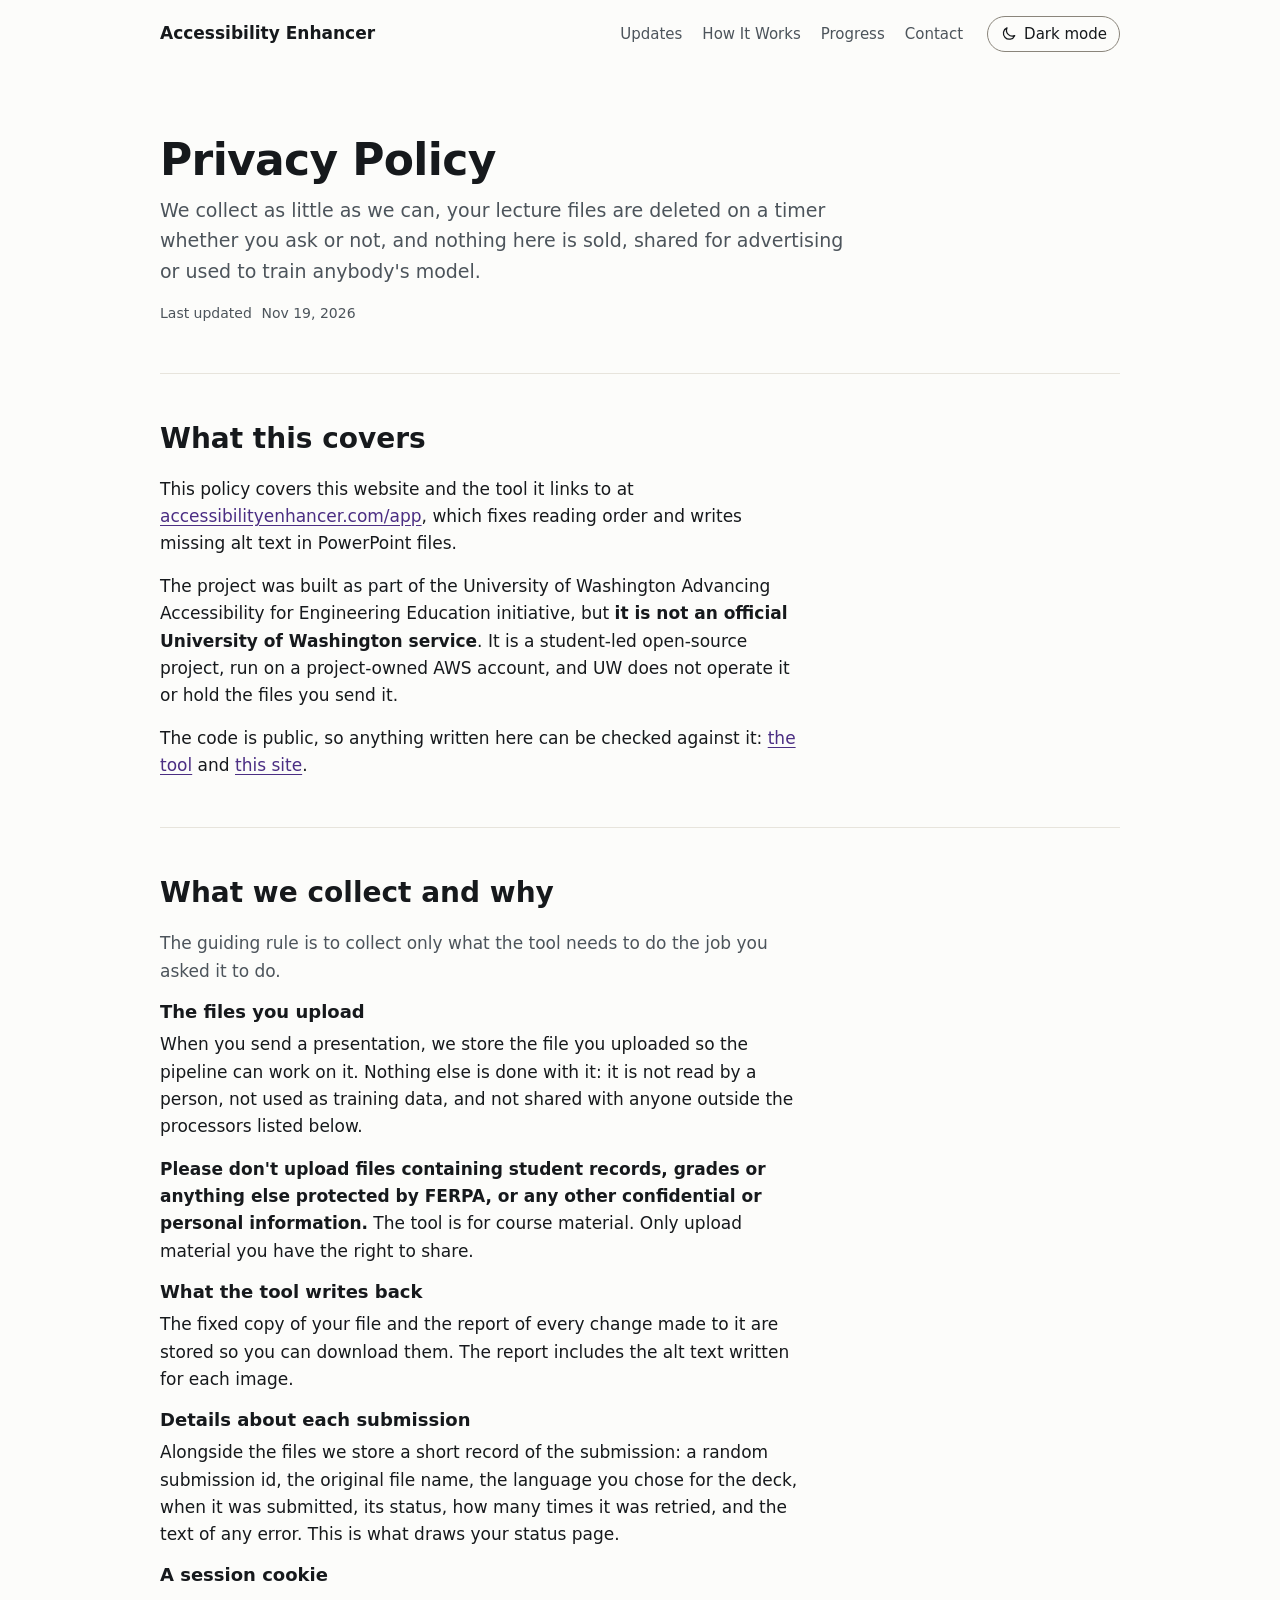
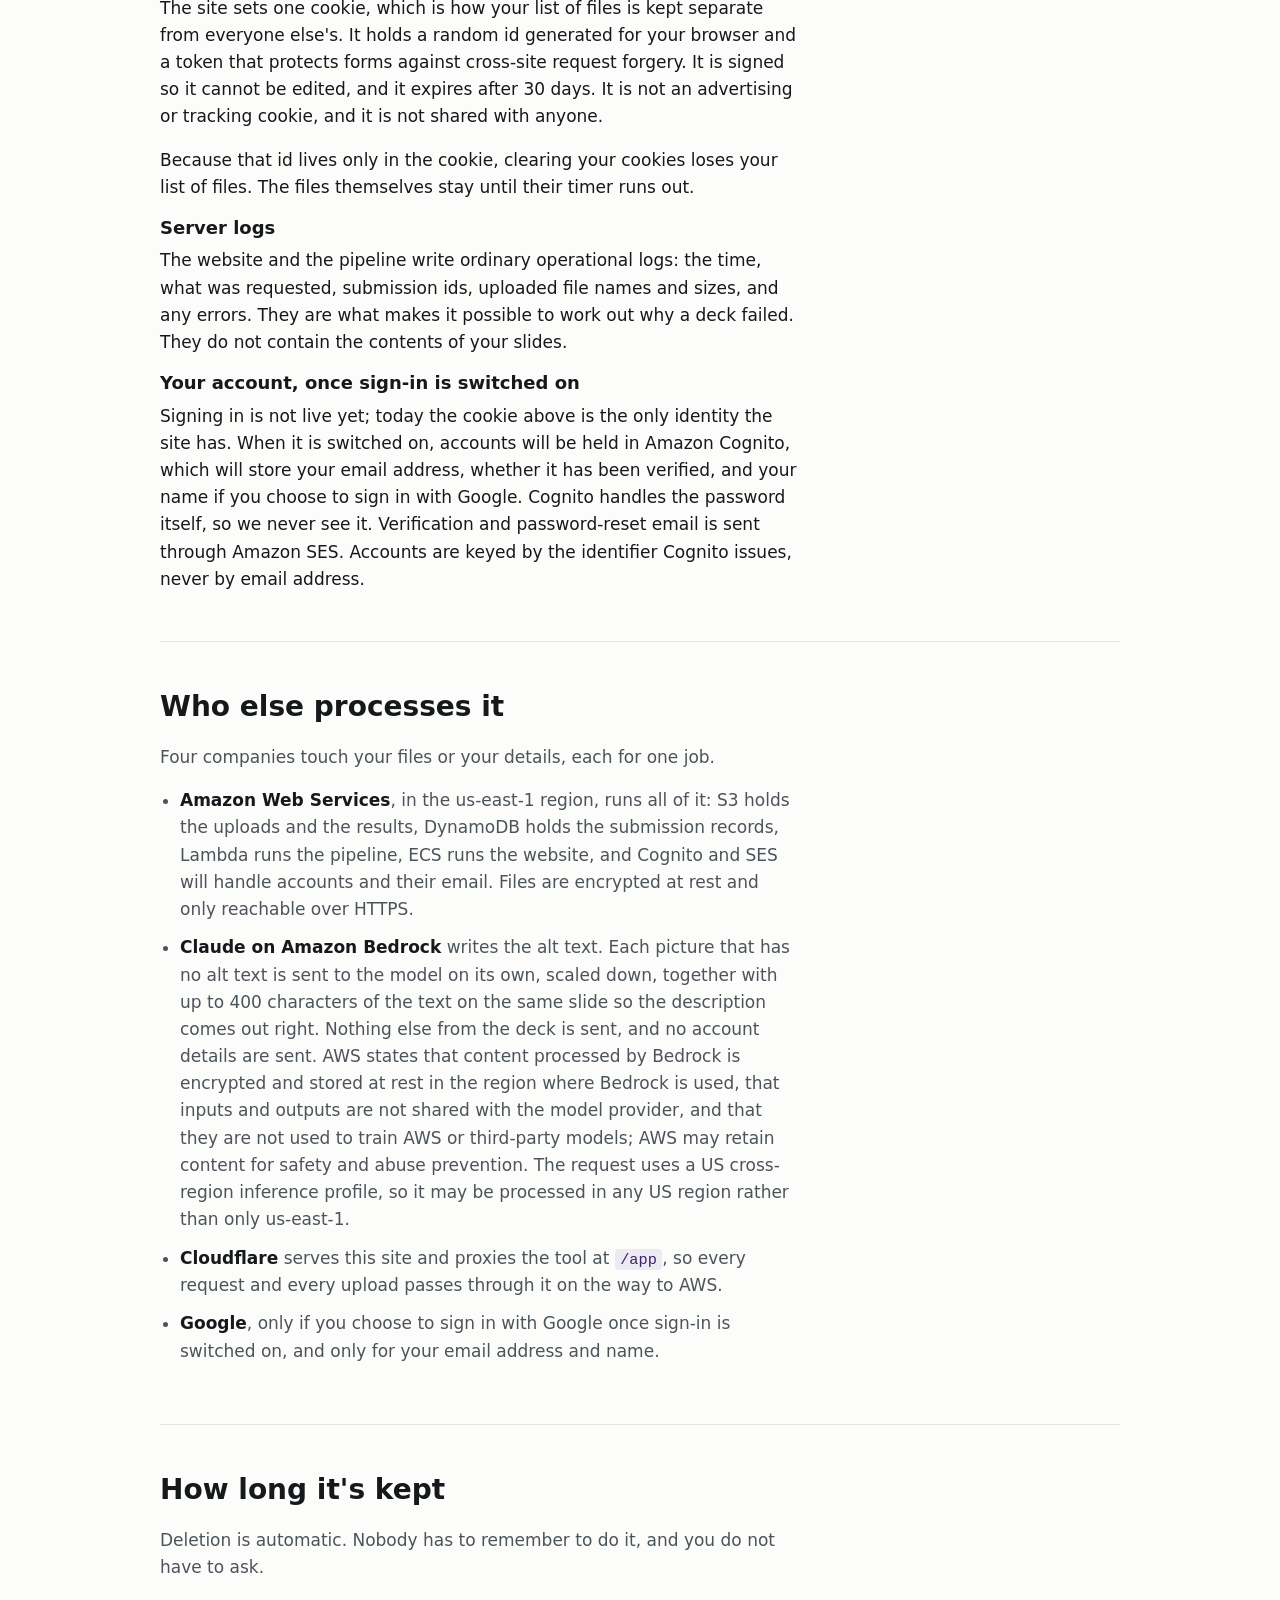
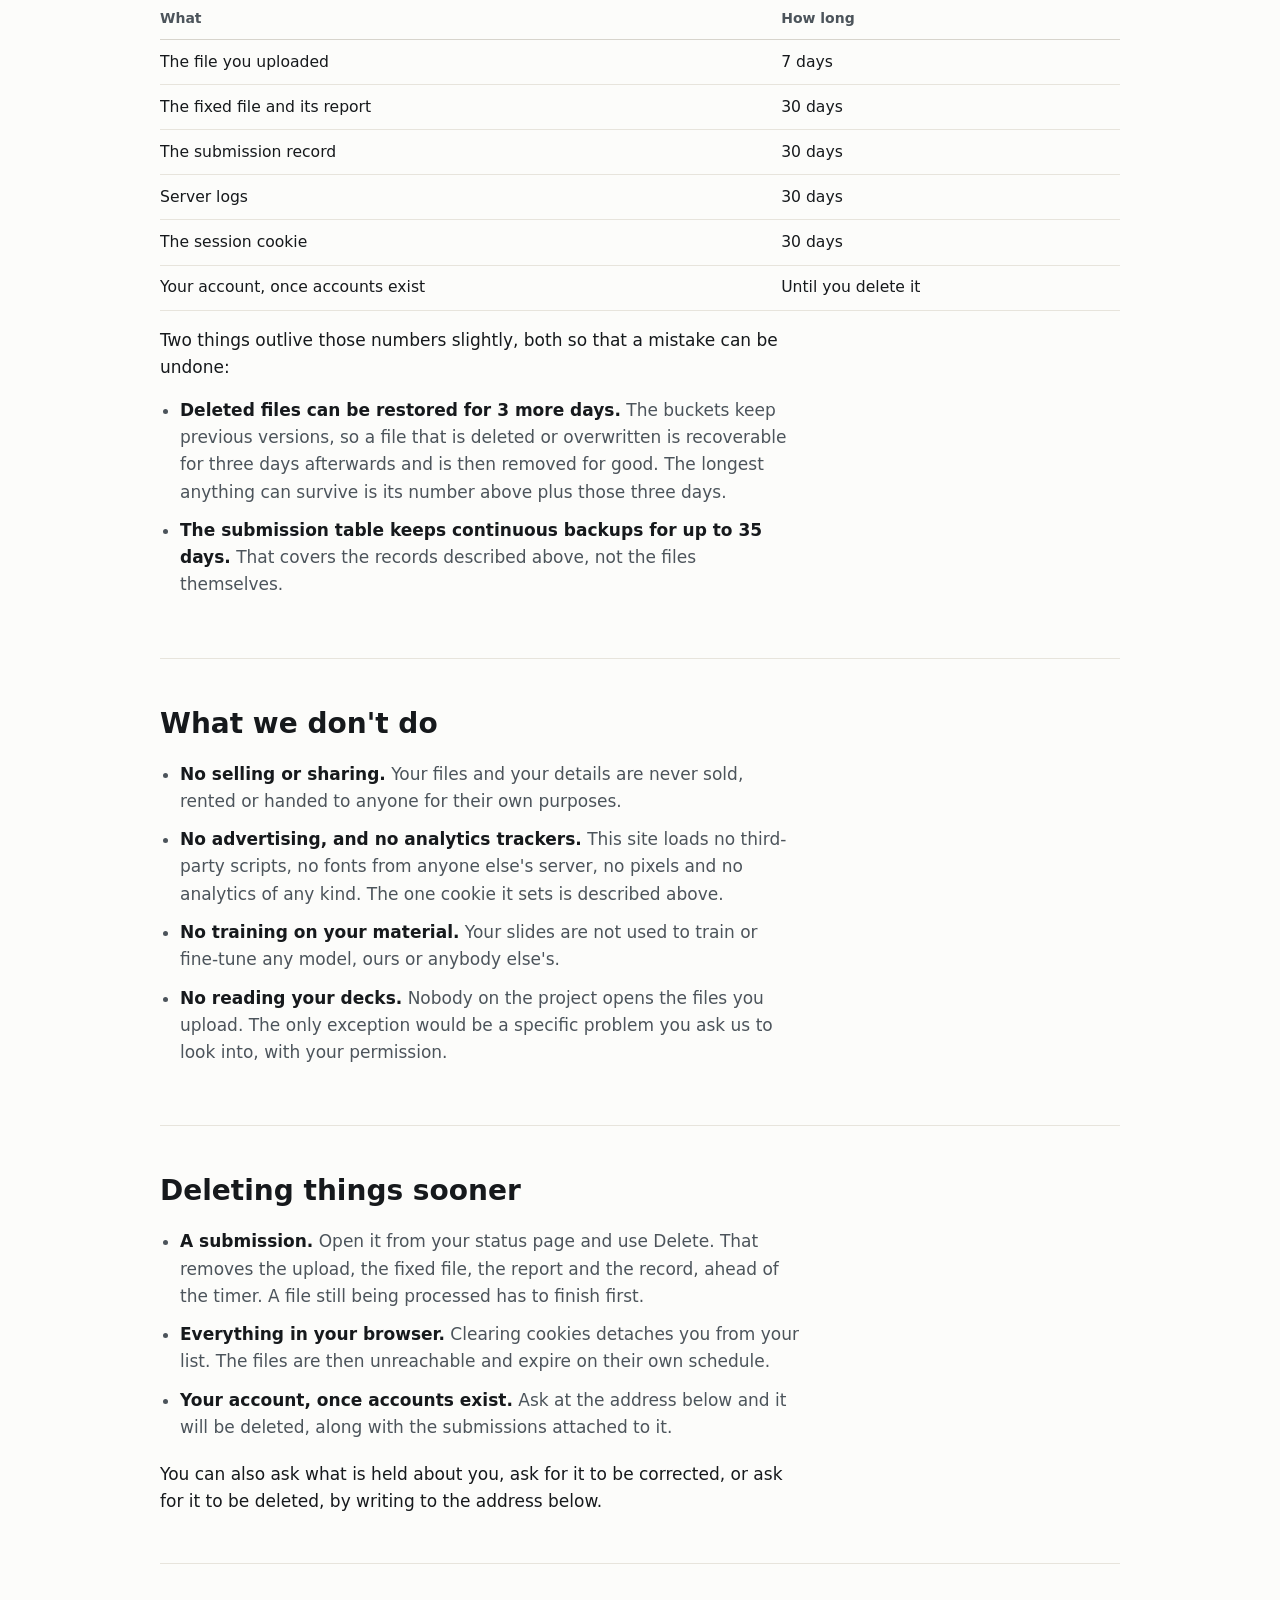
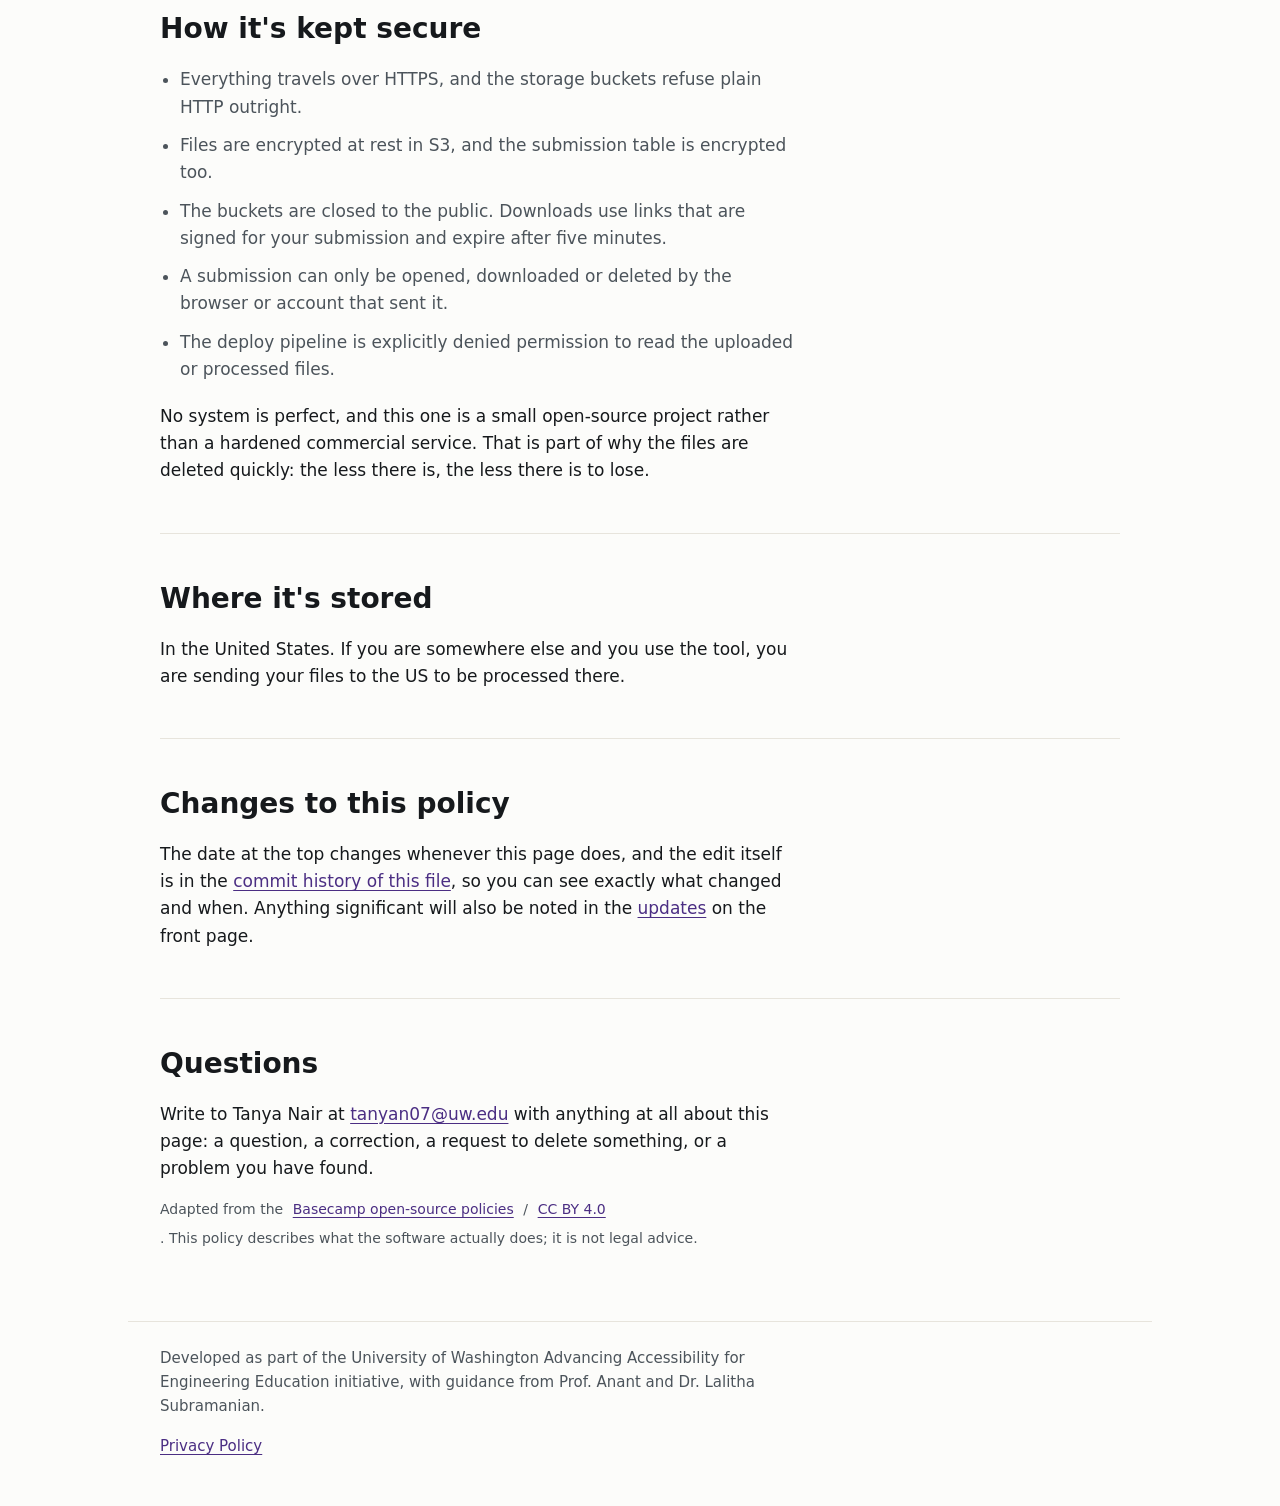
==== privacy.html @ 74dbdb26 "Add a privacy policy, linked from the site footer Half of #142. Adapted from the Basecamp open-sourc" ====
<!doctype html>
<html lang="en">
<head>
<meta charset="utf-8">
<meta name="viewport" content="width=device-width, initial-scale=1">
<title>Privacy Policy · Automated Accessibility Enhancer</title>
<meta name="description" content="What the Automated Accessibility Enhancer collects, who processes it, how long files are kept, and how to delete them.">
<meta name="color-scheme" content="light dark">
<link rel="stylesheet" href="styles.css">
<script>
  document.documentElement.classList.add("js");
  try {
    var t = localStorage.getItem("theme");
    if (t === "light" || t === "dark") { document.documentElement.dataset.theme = t; }
  } catch (e) {}
</script>
</head>
<body>

<a class="skip-link" href="#main">Skip to main content</a>

<header class="topbar">
  <div class="wrap topbar-inner">
    <a class="brand" href="index.html">Accessibility Enhancer</a>
    <nav aria-label="Sections">
      <ul>
        <li><a href="index.html#updates">Updates</a></li>
        <li><a href="index.html#how">How It Works</a></li>
        <li><a href="progress.html">Progress</a></li>
        <li><a href="index.html#contact">Contact</a></li>
      </ul>
    </nav>
    <button type="button" class="theme-toggle" id="theme-toggle" aria-pressed="false" hidden>
      <svg class="icon" viewBox="0 0 24 24" aria-hidden="true" focusable="false"><path d="M20 14.5A8 8 0 0 1 9.5 4a8 8 0 1 0 10.5 10.5z"/></svg>
      Dark mode
    </button>
  </div>
</header>

<main id="main">

  <section class="intro wrap" aria-labelledby="top-h">
    <h1 id="top-h">Privacy Policy</h1>
    <p class="lede">We collect as little as we can, your lecture files are deleted on a timer whether you ask or not,
      and nothing here is sold, shared for advertising or used to train anybody's model.</p>
    <p class="feed-meta">Last updated <time datetime="2026-11-19">Nov 19, 2026</time></p>
  </section>

  <section id="scope" class="wrap" aria-labelledby="scope-h">
    <h2 id="scope-h">What this covers</h2>
    <p>This policy covers this website and the tool it links to at
      <a href="/app">accessibilityenhancer.com/app</a>, which fixes reading order and writes missing alt text in
      PowerPoint files.</p>
    <p>The project was built as part of the University of Washington Advancing Accessibility for Engineering Education
      initiative, but <strong>it is not an official University of Washington service</strong>. It is a student-led
      open-source project, run on a project-owned AWS account, and UW does not operate it or hold the files you send
      it.</p>
    <p>The code is public, so anything written here can be checked against it:
      <a href="https://github.com/t-nair/automated-accessibility-enhancer">the tool</a> and
      <a href="https://github.com/t-nair/automated-accessibility-enhancer-site">this site</a>.</p>
  </section>

  <section id="collect" class="wrap" aria-labelledby="collect-h">
    <h2 id="collect-h">What we collect and why</h2>
    <p class="section-intro">The guiding rule is to collect only what the tool needs to do the job you asked it to
      do.</p>

    <h3>The files you upload</h3>
    <p>When you send a presentation, we store the file you uploaded so the pipeline can work on it. Nothing else is
      done with it: it is not read by a person, not used as training data, and not shared with anyone outside the
      processors listed below.</p>
    <p><strong>Please don't upload files containing student records, grades or anything else protected by FERPA, or any
      other confidential or personal information.</strong> The tool is for course material. Only upload material you
      have the right to share.</p>

    <h3>What the tool writes back</h3>
    <p>The fixed copy of your file and the report of every change made to it are stored so you can download them. The
      report includes the alt text written for each image.</p>

    <h3>Details about each submission</h3>
    <p>Alongside the files we store a short record of the submission: a random submission id, the original file name,
      the language you chose for the deck, when it was submitted, its status, how many times it was retried, and the
      text of any error. This is what draws your status page.</p>

    <h3>A session cookie</h3>
    <p>The site sets one cookie, which is how your list of files is kept separate from everyone else's. It holds a
      random id generated for your browser and a token that protects forms against cross-site request forgery. It is
      signed so it cannot be edited, and it expires after 30 days. It is not an advertising or tracking cookie, and
      it is not shared with anyone.</p>
    <p>Because that id lives only in the cookie, clearing your cookies loses your list of files. The files themselves
      stay until their timer runs out.</p>

    <h3>Server logs</h3>
    <p>The website and the pipeline write ordinary operational logs: the time, what was requested, submission ids,
      uploaded file names and sizes, and any errors. They are what makes it possible to work out why a deck failed.
      They do not contain the contents of your slides.</p>

    <h3>Your account, once sign-in is switched on</h3>
    <p>Signing in is not live yet; today the cookie above is the only identity the site has. When it is switched on,
      accounts will be held in Amazon Cognito, which will store your email address, whether it has been verified, and
      your name if you choose to sign in with Google. Cognito handles the password itself, so we never see it.
      Verification and password-reset email is sent through Amazon SES. Accounts are keyed by the identifier Cognito
      issues, never by email address.</p>
  </section>

  <section id="processors" class="wrap" aria-labelledby="processors-h">
    <h2 id="processors-h">Who else processes it</h2>
    <p class="section-intro">Four companies touch your files or your details, each for one job.</p>
    <ul class="plain">
      <li><strong>Amazon Web Services</strong>, in the us-east-1 region, runs all of it: S3 holds the uploads and the
        results, DynamoDB holds the submission records, Lambda runs the pipeline, ECS runs the website, and Cognito
        and SES will handle accounts and their email. Files are encrypted at rest and only reachable over HTTPS.</li>
      <li><strong>Claude on Amazon Bedrock</strong> writes the alt text. Each picture that has no alt text is sent to
        the model on its own, scaled down, together with up to 400 characters of the text on the same slide so the
        description comes out right. Nothing else from the deck is sent, and no account details are sent. AWS states
        that content processed by Bedrock is encrypted and stored at rest in the region where Bedrock is used, that
        inputs and outputs are not shared with the model provider, and that they are not used to train AWS or
        third-party models; AWS may retain content for safety and abuse prevention. The request uses a US
        cross-region inference profile, so it may be processed in any US region rather than only us-east-1.</li>
      <li><strong>Cloudflare</strong> serves this site and proxies the tool at <code class="code">/app</code>, so
        every request and every upload passes through it on the way to AWS.</li>
      <li><strong>Google</strong>, only if you choose to sign in with Google once sign-in is switched on, and only for
        your email address and name.</li>
    </ul>
  </section>

  <section id="retention" class="wrap" aria-labelledby="retention-h">
    <h2 id="retention-h">How long it's kept</h2>
    <p class="section-intro">Deletion is automatic. Nobody has to remember to do it, and you do not have to ask.</p>

    <div class="table-wrap" role="region" aria-labelledby="retention-h" tabindex="0">
      <table class="progress-table">
        <thead>
          <tr><th scope="col">What</th><th scope="col">How long</th></tr>
        </thead>
        <tbody>
          <tr><th scope="row">The file you uploaded</th><td>7 days</td></tr>
          <tr><th scope="row">The fixed file and its report</th><td>30 days</td></tr>
          <tr><th scope="row">The submission record</th><td>30 days</td></tr>
          <tr><th scope="row">Server logs</th><td>30 days</td></tr>
          <tr><th scope="row">The session cookie</th><td>30 days</td></tr>
          <tr><th scope="row">Your account, once accounts exist</th><td>Until you delete it</td></tr>
        </tbody>
      </table>
    </div>

    <p>Two things outlive those numbers slightly, both so that a mistake can be undone:</p>
    <ul class="plain">
      <li><strong>Deleted files can be restored for 3 more days.</strong> The buckets keep previous versions, so a
        file that is deleted or overwritten is recoverable for three days afterwards and is then removed for good.
        The longest anything can survive is its number above plus those three days.</li>
      <li><strong>The submission table keeps continuous backups for up to 35 days.</strong> That covers the records
        described above, not the files themselves.</li>
    </ul>
  </section>

  <section id="never" class="wrap" aria-labelledby="never-h">
    <h2 id="never-h">What we don't do</h2>
    <ul class="plain">
      <li><strong>No selling or sharing.</strong> Your files and your details are never sold, rented or handed to
        anyone for their own purposes.</li>
      <li><strong>No advertising, and no analytics trackers.</strong> This site loads no third-party scripts,
        no fonts from anyone else's server, no pixels and no analytics of any kind. The one cookie it sets is
        described above.</li>
      <li><strong>No training on your material.</strong> Your slides are not used to train or fine-tune any model,
        ours or anybody else's.</li>
      <li><strong>No reading your decks.</strong> Nobody on the project opens the files you upload. The only
        exception would be a specific problem you ask us to look into, with your permission.</li>
    </ul>
  </section>

  <section id="deleting" class="wrap" aria-labelledby="deleting-h">
    <h2 id="deleting-h">Deleting things sooner</h2>
    <ul class="plain">
      <li><strong>A submission.</strong> Open it from your status page and use Delete. That removes the upload, the
        fixed file, the report and the record, ahead of the timer. A file still being processed has to finish
        first.</li>
      <li><strong>Everything in your browser.</strong> Clearing cookies detaches you from your list. The files are
        then unreachable and expire on their own schedule.</li>
      <li><strong>Your account, once accounts exist.</strong> Ask at the address below and it will be deleted,
        along with the submissions attached to it.</li>
    </ul>
    <p>You can also ask what is held about you, ask for it to be corrected, or ask for it to be deleted, by writing to
      the address below.</p>
  </section>

  <section id="security" class="wrap" aria-labelledby="security-h">
    <h2 id="security-h">How it's kept secure</h2>
    <ul class="plain">
      <li>Everything travels over HTTPS, and the storage buckets refuse plain HTTP outright.</li>
      <li>Files are encrypted at rest in S3, and the submission table is encrypted too.</li>
      <li>The buckets are closed to the public. Downloads use links that are signed for your submission and expire
        after five minutes.</li>
      <li>A submission can only be opened, downloaded or deleted by the browser or account that sent it.</li>
      <li>The deploy pipeline is explicitly denied permission to read the uploaded or processed files.</li>
    </ul>
    <p>No system is perfect, and this one is a small open-source project rather than a hardened commercial service.
      That is part of why the files are deleted quickly: the less there is, the less there is to lose.</p>
  </section>

  <section id="where" class="wrap" aria-labelledby="where-h">
    <h2 id="where-h">Where it's stored</h2>
    <p>In the United States. If you are somewhere else and you use the tool, you are sending your files to the US to
      be processed there.</p>
  </section>

  <section id="changes" class="wrap" aria-labelledby="changes-h">
    <h2 id="changes-h">Changes to this policy</h2>
    <p>The date at the top changes whenever this page does, and the edit itself is in the
      <a href="https://github.com/t-nair/automated-accessibility-enhancer-site/commits/main/privacy.html">commit
      history of this file</a>, so you can see exactly what changed and when. Anything significant will also be noted
      in the <a href="index.html#updates">updates</a> on the front page.</p>
  </section>

  <section id="questions" class="wrap" aria-labelledby="questions-h">
    <h2 id="questions-h">Questions</h2>
    <p>Write to Tanya Nair at <a href="mailto:tanyan07@uw.edu">tanyan07@uw.edu</a> with anything at all about this
      page: a question, a correction, a request to delete something, or a problem you have found.</p>
    <p class="feed-meta">Adapted from the
      <a href="https://github.com/basecamp/policies">Basecamp open-source policies</a> /
      <a href="https://creativecommons.org/licenses/by/4.0/">CC BY 4.0</a>. This policy describes what the software
      actually does; it is not legal advice.</p>
  </section>

</main>

<footer class="site-footer">
  <div class="wrap">
    <p>Developed as part of the University of Washington Advancing Accessibility for Engineering Education initiative,
      with guidance from Prof. Anant and Dr. Lalitha Subramanian.</p>
    <p><a href="privacy.html" aria-current="page">Privacy Policy</a></p>
  </div>
</footer>

<script src="script.js" defer></script>
</body>
</html>
---- styles.css ----
/* Automated Accessibility Enhancer project site.
   Colour pairs meet WCAG 2.2 AA: 4.5:1 or better for text,
   3:1 or better for control borders, in light and dark. */

:root {
  --bg:      #fcfcfa;
  --surface: #ffffff;
  --text:    #16191c;
  --muted:   #4c545b;
  --accent:  #4b2e83;
  --border:  #d7d4cc;
  --control: #8a857b;
  --rule:    #e7e4dc;
  --focus:   #0b57d0;
  --tag-bg:  #eceaf3;
  --tag-fg:  #3b2468;
  --ok-bg:   #e6f2ea;
  --ok-fg:   #1d5a32;
  --bad-bg:  #f8e8e6;
  --bad-fg:  #8a2a1e;

  --measure: 40rem;
  --wrap:    64rem;
  --space:   clamp(1rem, 4vw, 2rem);

  --font: system-ui, -apple-system, "Segoe UI", Roboto, "Helvetica Neue", Arial, sans-serif;
  --mono: ui-monospace, SFMono-Regular, "SF Mono", Menlo, Consolas, "Liberation Mono", monospace;
}

@media (prefers-color-scheme: dark) {
  :root:not([data-theme="light"]) {
    --bg:      #111315;
    --surface: #181b1e;
    --text:    #e9ecef;
    --muted:   #a8b1b8;
    --accent:  #c3aef0;
    --border:  #333a3f;
    --control: #6d757a;
    --rule:    #23282b;
    --focus:   #ffd166;
    --tag-bg:  #24202e;
    --tag-fg:  #d3c4f5;
    --ok-bg:   #15271c;
    --ok-fg:   #9fd8b0;
    --bad-bg:  #2e1a17;
    --bad-fg:  #f2b0a5;
  }
}

:root[data-theme="dark"] {
  --bg:      #111315;
  --surface: #181b1e;
  --text:    #e9ecef;
  --muted:   #a8b1b8;
  --accent:  #c3aef0;
  --border:  #333a3f;
  --control: #6d757a;
  --rule:    #23282b;
  --focus:   #ffd166;
  --tag-bg:  #24202e;
  --tag-fg:  #d3c4f5;
  --ok-bg:   #15271c;
  --ok-fg:   #9fd8b0;
  --bad-bg:  #2e1a17;
  --bad-fg:  #f2b0a5;
}

*, *::before, *::after { box-sizing: border-box; }

[hidden] { display: none !important; }

html { -webkit-text-size-adjust: 100%; }

body {
  margin: 0;
  background: var(--bg);
  color: var(--text);
  font-family: var(--font);
  font-size: 1.0625rem;
  line-height: 1.6;
  overflow-wrap: break-word;
}

/* ---------- Layout ---------- */

.wrap {
  width: 100%;
  max-width: var(--wrap);
  margin-inline: auto;
  padding-inline: var(--space);
}

main > section {
  padding-block: clamp(2rem, 5vw, 3rem);
}

/* Divider between sections, kept inside the padded column. */
main > section + section {
  background-image: linear-gradient(var(--rule), var(--rule));
  background-size: calc(100% - 2 * var(--space)) 1px;
  background-position: top center;
  background-repeat: no-repeat;
}

/* ---------- Skip link and focus ---------- */

.skip-link {
  position: absolute;
  left: 0.5rem;
  top: -4rem;
  z-index: 10;
  padding: 0.75rem 1rem;
  background: var(--surface);
  color: var(--text);
  border: 2px solid var(--accent);
  border-radius: 6px;
  font-weight: 600;
  text-decoration: none;
}

.skip-link:focus { top: 0.5rem; }

:where(a, button, [tabindex]):focus-visible {
  outline: 3px solid var(--focus);
  outline-offset: 3px;
  border-radius: 4px;
}

/* ---------- Type ---------- */

h1, h2, h3, h4 { line-height: 1.25; margin: 0 0 0.5rem; text-wrap: balance; }

h1 { font-size: clamp(1.9rem, 5vw, 2.75rem); letter-spacing: -0.015em; }
h2 { font-size: clamp(1.4rem, 3.4vw, 1.75rem); margin-bottom: 1.25rem; }
h3 { font-size: 1.125rem; }
h4 { font-size: 1rem; }

p { margin: 0 0 1rem; max-width: var(--measure); }
p:last-child { margin-bottom: 0; }

a { color: var(--accent); text-underline-offset: 0.18em; }
a:hover { text-decoration-thickness: 2px; }

strong { font-weight: 650; }

.code {
  font-family: var(--mono);
  font-size: 0.9em;
  background: var(--tag-bg);
  color: var(--tag-fg);
  padding: 0.1em 0.35em;
  border-radius: 4px;
}

.lede { font-size: 1.1875rem; color: var(--muted); max-width: 44rem; }

.section-intro { color: var(--muted); }

.icon {
  width: 1.5rem;
  height: 1.5rem;
  flex: none;
  fill: none;
  stroke: currentColor;
  stroke-width: 1.75;
  stroke-linecap: round;
  stroke-linejoin: round;
}

/* ---------- Top bar ---------- */

.topbar-inner {
  display: flex;
  flex-wrap: wrap;
  align-items: center;
  gap: 0.5rem 1.5rem;
  padding-block: 1rem;
}

.brand {
  font-weight: 650;
  color: var(--text);
  text-decoration: none;
  margin-right: auto;
}

.topbar ul {
  list-style: none;
  display: flex;
  flex-wrap: wrap;
  gap: 0.25rem 1.25rem;
  margin: 0;
  padding: 0;
}

.topbar nav a {
  display: inline-block;
  padding-block: 0.35rem;
  color: var(--muted);
  font-size: 0.9375rem;
  text-decoration: none;
}

.topbar nav a:hover { color: var(--text); text-decoration: underline; }

.theme-toggle {
  display: inline-flex;
  align-items: center;
  gap: 0.4rem;
  min-height: 2.25rem;
  padding: 0.3rem 0.75rem;
  font: inherit;
  font-size: 0.9375rem;
  color: var(--text);
  background: transparent;
  border: 1px solid var(--control);
  border-radius: 999px;
  cursor: pointer;
}

.theme-toggle .icon { width: 1.1rem; height: 1.1rem; }

.theme-toggle[aria-pressed="true"] .icon { fill: currentColor; }

/* ---------- Intro ---------- */

.intro { padding-top: clamp(2rem, 6vw, 4rem); }

/* ---------- Buttons ---------- */

.actions { margin-top: 1.5rem; display: flex; flex-wrap: wrap; gap: 0.75rem; }

.button,
.button-secondary {
  display: inline-flex;
  align-items: center;
  min-height: 2.75rem;
  padding: 0.55rem 1.1rem;
  border-radius: 8px;
  font: inherit;
  font-weight: 650;
  text-decoration: none;
  cursor: pointer;
}

.button { background: var(--accent); color: var(--bg); border: 1px solid var(--accent); }
.button:hover { text-decoration: underline; text-underline-offset: 0.2em; }

.button-secondary { background: transparent; color: var(--text); border: 1px solid var(--control); }
.button-secondary:hover { background: var(--tag-bg); }

/* ---------- Updates ---------- */

.feed {
  list-style: none;
  margin: 0;
  padding: 0;
  display: grid;
  gap: 1rem;
  grid-template-columns: 1fr;
}

@media (min-width: 52rem) {
  .feed { grid-template-columns: repeat(3, minmax(0, 1fr)); }
}

.feed-item {
  display: flex;
  flex-direction: column;
  padding: 1.1rem 1.2rem 1.25rem;
  background: var(--surface);
  border: 1px solid var(--border);
  border-radius: 10px;
}

.feed-item.is-upcoming { border-top: 4px solid var(--accent); }

.feed-item:focus { outline: 3px solid var(--focus); outline-offset: 3px; }

.feed-meta {
  display: flex;
  flex-wrap: wrap;
  align-items: center;
  gap: 0.4rem 0.6rem;
  margin: 0 0 0.6rem;
  font-size: 0.875rem;
  color: var(--muted);
}

.tag {
  display: inline-block;
  padding: 0.05rem 0.55rem;
  border-radius: 999px;
  background: var(--tag-bg);
  color: var(--tag-fg);
  font-size: 0.8125rem;
  font-weight: 650;
}

.tag-upcoming { background: var(--accent); color: var(--bg); }

.feed-item h3 { margin-bottom: 0.4rem; }
.feed-item p:last-child { color: var(--muted); font-size: 0.975rem; }

.feed-more { margin-top: 1.25rem; }

/* ---------- Pipeline diagram ---------- */

.pipeline {
  display: grid;
  grid-template-columns: 1fr;
  justify-items: stretch;
  gap: 0.5rem;
  margin-top: 1.75rem;
}

.pipe-col {
  background: var(--surface);
  border: 1px solid var(--border);
  border-radius: 12px;
  padding: 1rem 1.1rem 1.1rem;
}

.pipe-main { border: 2px solid var(--accent); }

.pipe-label {
  font-size: 0.8125rem;
  font-weight: 650;
  letter-spacing: 0.06em;
  text-transform: uppercase;
  color: var(--muted);
  margin-bottom: 0.75rem;
}

.nodes,
.steps {
  list-style: none;
  margin: 0;
  padding: 0;
  display: grid;
  gap: 0.6rem;
}

.nodes li,
.steps li {
  display: flex;
  align-items: flex-start;
  gap: 0.65rem;
  line-height: 1.35;
}

.nodes .icon,
.steps .icon { color: var(--accent); margin-top: 0.05rem; }

.nodes small,
.steps small {
  display: block;
  color: var(--muted);
  font-size: 0.875rem;
  margin-top: 0.15rem;
}

.steps { counter-reset: step; gap: 0; }

.steps li {
  position: relative;
  padding-bottom: 1rem;
}

.steps li:last-child { padding-bottom: 0; }

/* Connector line between pipeline steps */
.steps li:not(:last-child)::after {
  content: "";
  position: absolute;
  left: calc(0.75rem - 1px);
  top: 1.9rem;
  bottom: 0.2rem;
  width: 2px;
  background: var(--border);
}

.pipe-arrow,
.compare-arrow {
  width: 2rem;
  height: 1.5rem;
  justify-self: center;
  fill: none;
  stroke: var(--muted);
  stroke-width: 2;
  stroke-linecap: round;
  stroke-linejoin: round;
  transform: rotate(90deg);
}

@media (min-width: 52rem) {
  .pipeline {
    grid-template-columns: minmax(0, 1fr) auto minmax(0, 1.35fr) auto minmax(0, 1fr);
    align-items: center;
    gap: 0.75rem;
  }

  .pipe-arrow { transform: none; }
}

/* ---------- Before and after example ---------- */

.example {
  margin: 2.5rem 0 0;
  padding: 1.25rem;
  border: 1px solid var(--border);
  border-radius: 12px;
}

.example figcaption p { color: var(--muted); }

.compare {
  display: grid;
  grid-template-columns: 1fr;
  gap: 0.75rem;
  margin-top: 1.25rem;
}

@media (min-width: 52rem) {
  .compare {
    grid-template-columns: minmax(0, 1fr) auto minmax(0, 1fr);
    align-items: stretch;
  }

  .compare-arrow { transform: none; align-self: center; }
}

.compare-side { display: flex; flex-direction: column; }
.compare-side .slide { flex: 1; }

.compare-side h4 {
  font-size: 0.8125rem;
  font-weight: 650;
  letter-spacing: 0.06em;
  text-transform: uppercase;
  color: var(--muted);
}

/* The slide is a list in screen reader order. Grid areas put each shape
   where it sits visually, so the two can differ, which is the point. */
.slide {
  list-style: none;
  counter-reset: order;
  margin: 0;
  padding: 0.9rem;
  display: grid;
  grid-template-columns: 1fr 1fr;
  grid-template-rows: auto 1fr;
  align-content: start;
  grid-template-areas:
    "title title"
    "body  pic";
  gap: 0.6rem;
  background: var(--surface);
  border: 1px solid var(--control);
  border-radius: 6px;
  min-height: 14rem;
}

.shape {
  counter-increment: order;
  position: relative;
  padding: 0.6rem 0.6rem 0.6rem 2.4rem;
  border: 1px dashed var(--control);
  border-radius: 4px;
  font-size: 0.875rem;
  line-height: 1.35;
}

.shape::before {
  content: counter(order);
  position: absolute;
  left: 0.5rem;
  top: 0.5rem;
  width: 1.5rem;
  height: 1.5rem;
  display: grid;
  place-items: center;
  border-radius: 50%;
  background: var(--accent);
  color: var(--bg);
  font-size: 0.8125rem;
  font-weight: 700;
}

.shape-title { grid-area: title; font-weight: 650; font-size: 1rem; }
.shape-body  { grid-area: body; font-family: var(--mono); }
.shape-pic   { grid-area: pic; display: flex; flex-direction: column; gap: 0.4rem; }

.incline {
  width: 100%;
  max-width: 9rem;
  height: auto;
  fill: none;
  stroke: var(--text);
  stroke-width: 2;
  stroke-linejoin: round;
  stroke-linecap: round;
}

.incline .force { stroke: var(--accent); }

.alt {
  display: block;
  margin-top: 0.3rem;
  padding: 0.15rem 0.4rem;
  border-radius: 4px;
  font-size: 0.8125rem;
  font-weight: 600;
}

.alt-missing { background: var(--bad-bg); color: var(--bad-fg); }
.alt-added   { background: var(--ok-bg); color: var(--ok-fg); font-weight: 500; }

@media (max-width: 30rem) {
  .slide {
    grid-template-columns: 1fr;
    grid-template-rows: auto;
    grid-template-areas: "title" "body" "pic";
  }
}

/* ---------- Lists ---------- */

.plain { margin: 0; padding-left: 1.25rem; max-width: var(--measure); }
.plain li { margin-bottom: 0.7rem; color: var(--muted); }
.plain li strong { color: var(--text); }
.plain + p { margin-top: 1.25rem; }

.links { list-style: none; margin: 0; padding: 0; display: grid; gap: 1rem; }
.links .meta { display: block; font-size: 0.9375rem; color: var(--muted); }

.links-inline { display: flex; flex-wrap: wrap; gap: 0.5rem 1.5rem; margin-top: 0.75rem; }

/* ---------- Progress page tables ---------- */

/* Tables may scroll sideways on narrow screens (WCAG 1.4.10 allows it for data tables) */
.table-wrap { overflow-x: auto; margin-bottom: 1rem; }

.progress-table { border-collapse: collapse; width: 100%; font-size: 0.975rem; }
.progress-table th, .progress-table td { text-align: left; padding: 0.6rem 0.75rem 0.6rem 0; border-bottom: 1px solid var(--rule); vertical-align: top; }
.progress-table thead th { font-size: 0.875rem; color: var(--muted); border-bottom-color: var(--border); }
.progress-table tbody th { font-weight: 500; }
.progress-table td:last-child { white-space: nowrap; }

/* decorative: the "N of M" text next to it carries the meaning */
.bar {
  display: inline-block;
  width: 5rem;
  height: 0.5rem;
  margin-right: 0.6rem;
  border: 1px solid var(--control);
  border-radius: 999px;
  background: linear-gradient(var(--accent), var(--accent)) no-repeat left / var(--done) 100%;
}

.tag-done { background: var(--ok-bg); color: var(--ok-fg); margin-left: 0.4rem; }

@media (max-width: 30rem) {
  .bar { display: none; }
}

/* ---------- Footer ---------- */

.site-footer { padding-block: 1.5rem 3rem; color: var(--muted); font-size: 0.9375rem; }

.site-footer .wrap { border-top: 1px solid var(--rule); padding-top: 1.5rem; }

/* ---------- Motion, forced colours, print ---------- */

@media (prefers-reduced-motion: no-preference) {
  html { scroll-behavior: smooth; }
}

@media (forced-colors: active) {
  .feed-item, .pipe-col, .slide, .shape, .tag, .alt, .bar { border: 1px solid CanvasText; }
  .bar { background: linear-gradient(CanvasText, CanvasText) no-repeat left / var(--done) 100%; }
  .shape::before { border: 1px solid CanvasText; }
}

@media print {
  body { background: #fff; color: #000; }
  .topbar, .skip-link, .feed-more { display: none; }
  .feed-item[hidden] { display: flex !important; }
  .feed-item, .pipeline, .example { break-inside: avoid; }
}
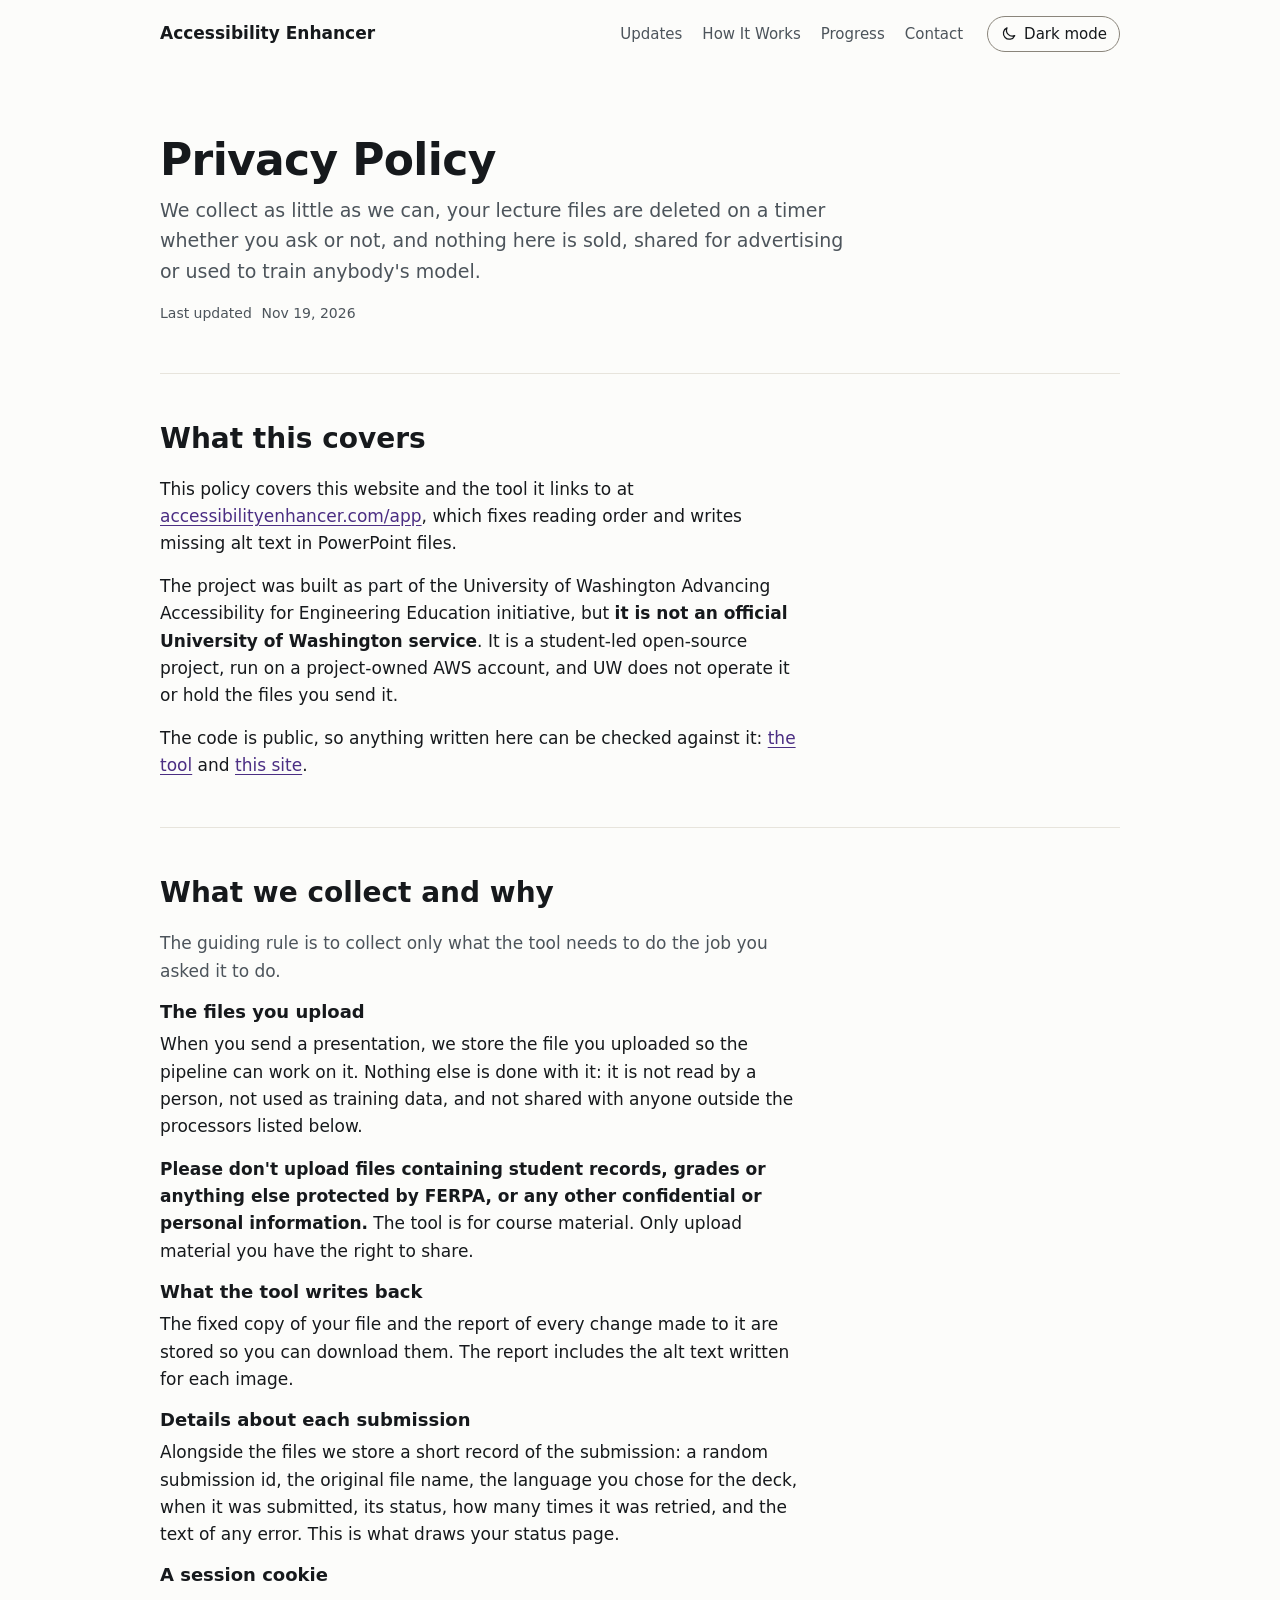
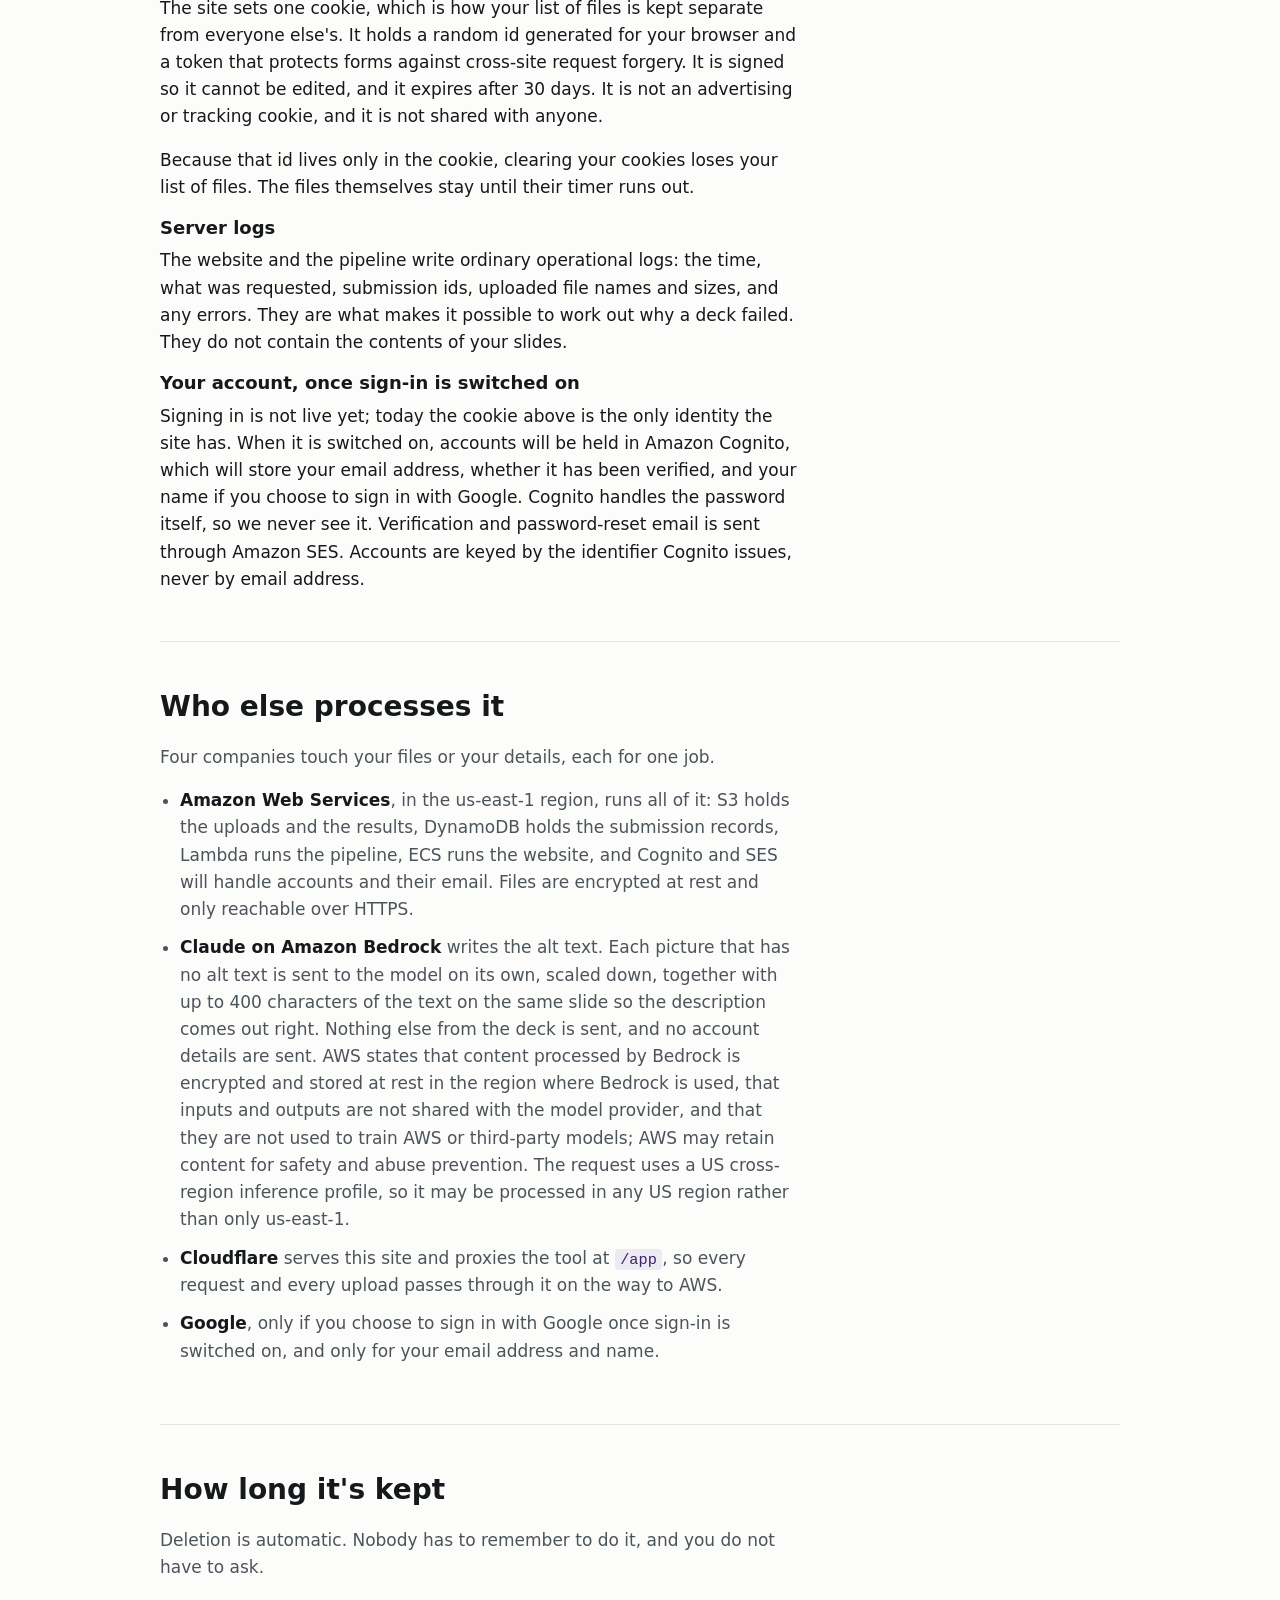
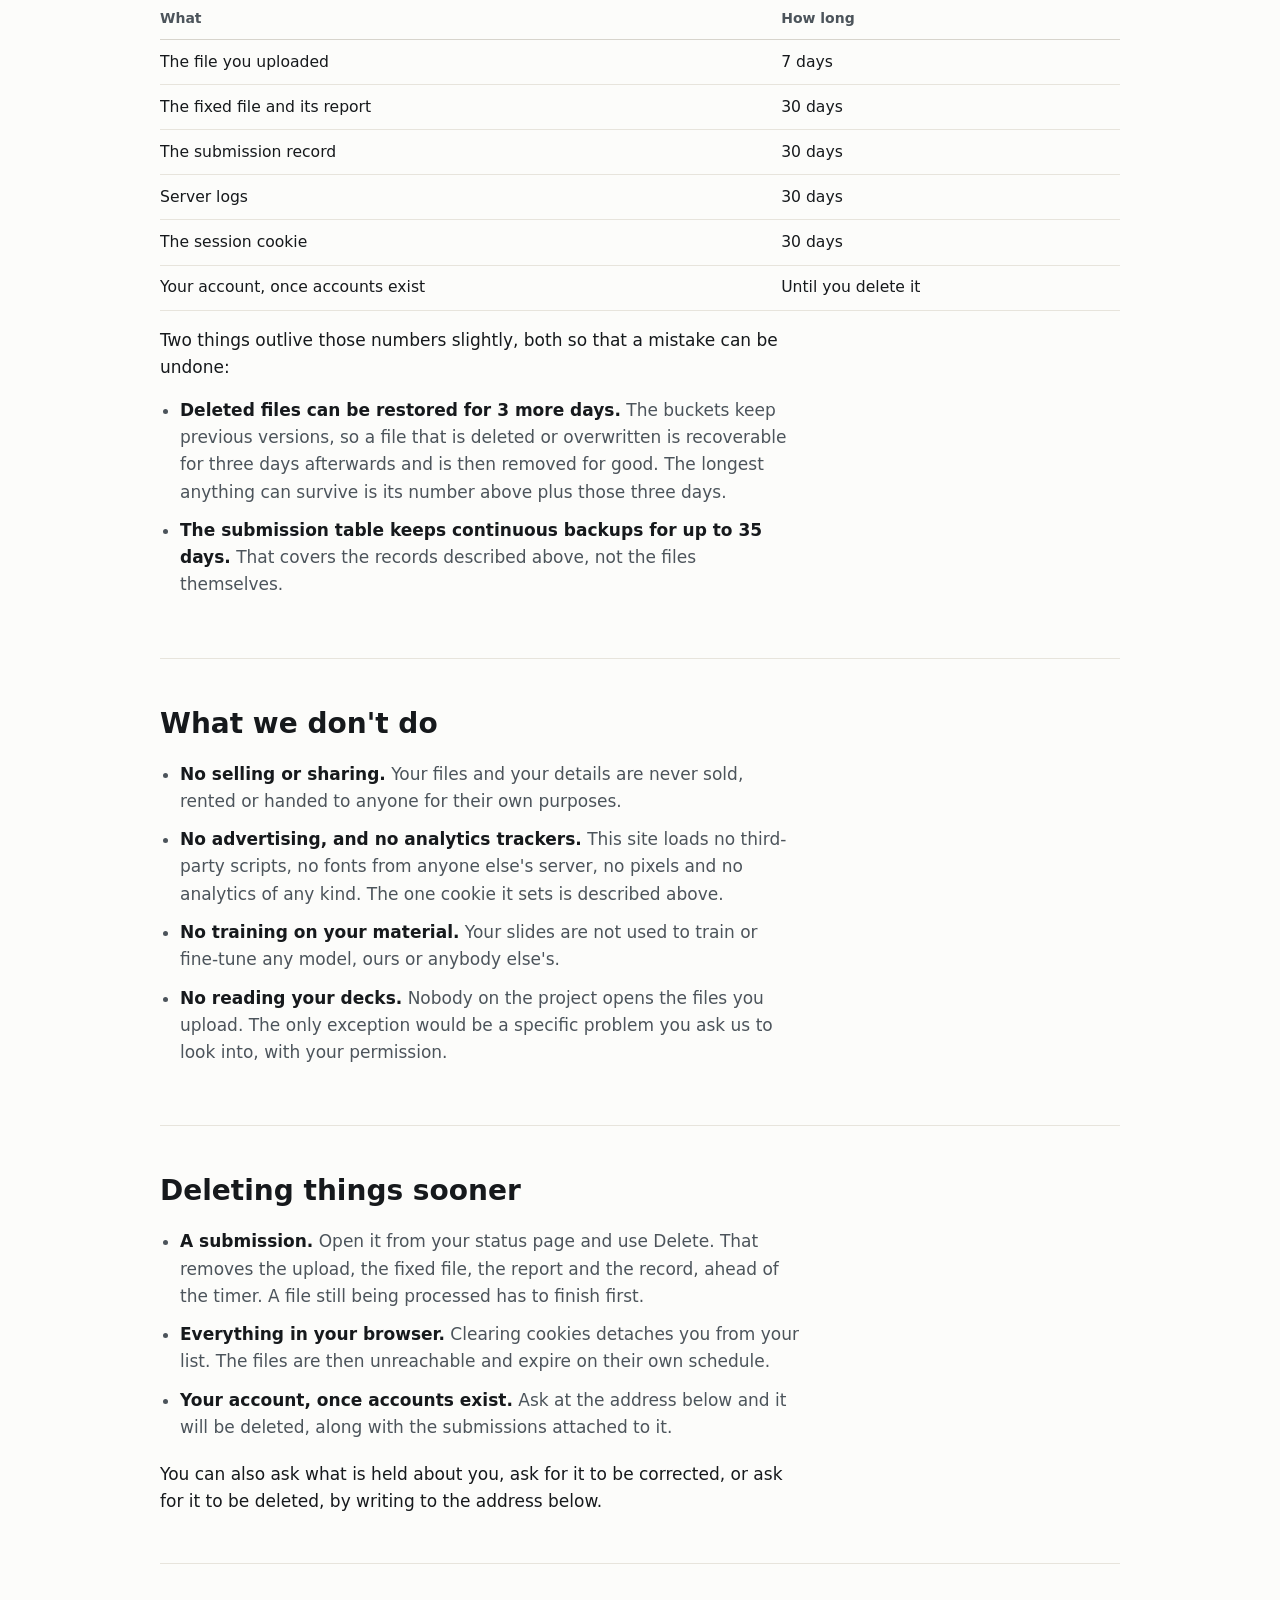
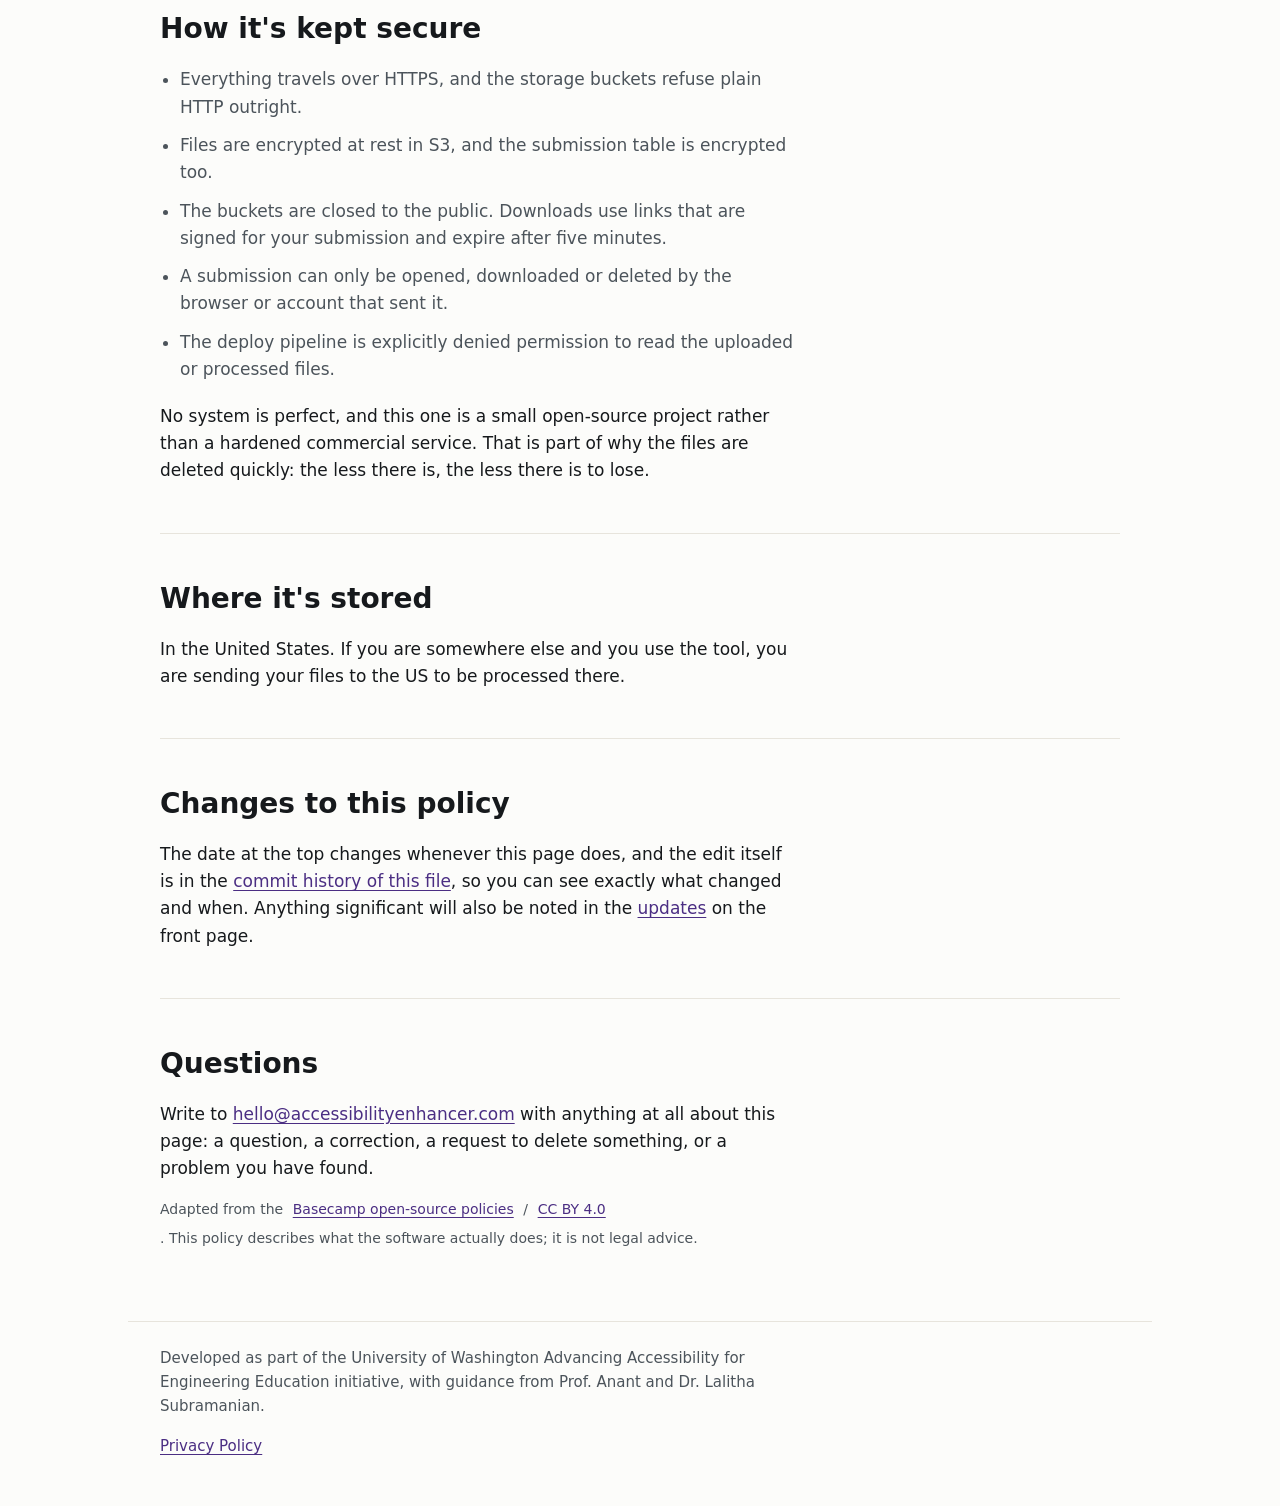
==== commit 5e734f05: "Use hello@accessibilityenhancer.com as the contact address The mailbox is now routed through Cloudfl" ====
--- a/privacy.html
+++ b/privacy.html
@@ -214,8 +214,8 @@
 
   <section id="questions" class="wrap" aria-labelledby="questions-h">
     <h2 id="questions-h">Questions</h2>
-    <p>Write to Tanya Nair at <a href="mailto:tanyan07@uw.edu">tanyan07@uw.edu</a> with anything at all about this
-      page: a question, a correction, a request to delete something, or a problem you have found.</p>
+    <p>Write to <a href="mailto:hello@accessibilityenhancer.com">hello@accessibilityenhancer.com</a> with anything at
+      all about this page: a question, a correction, a request to delete something, or a problem you have found.</p>
     <p class="feed-meta">Adapted from the
       <a href="https://github.com/basecamp/policies">Basecamp open-source policies</a> /
       <a href="https://creativecommons.org/licenses/by/4.0/">CC BY 4.0</a>. This policy describes what the software
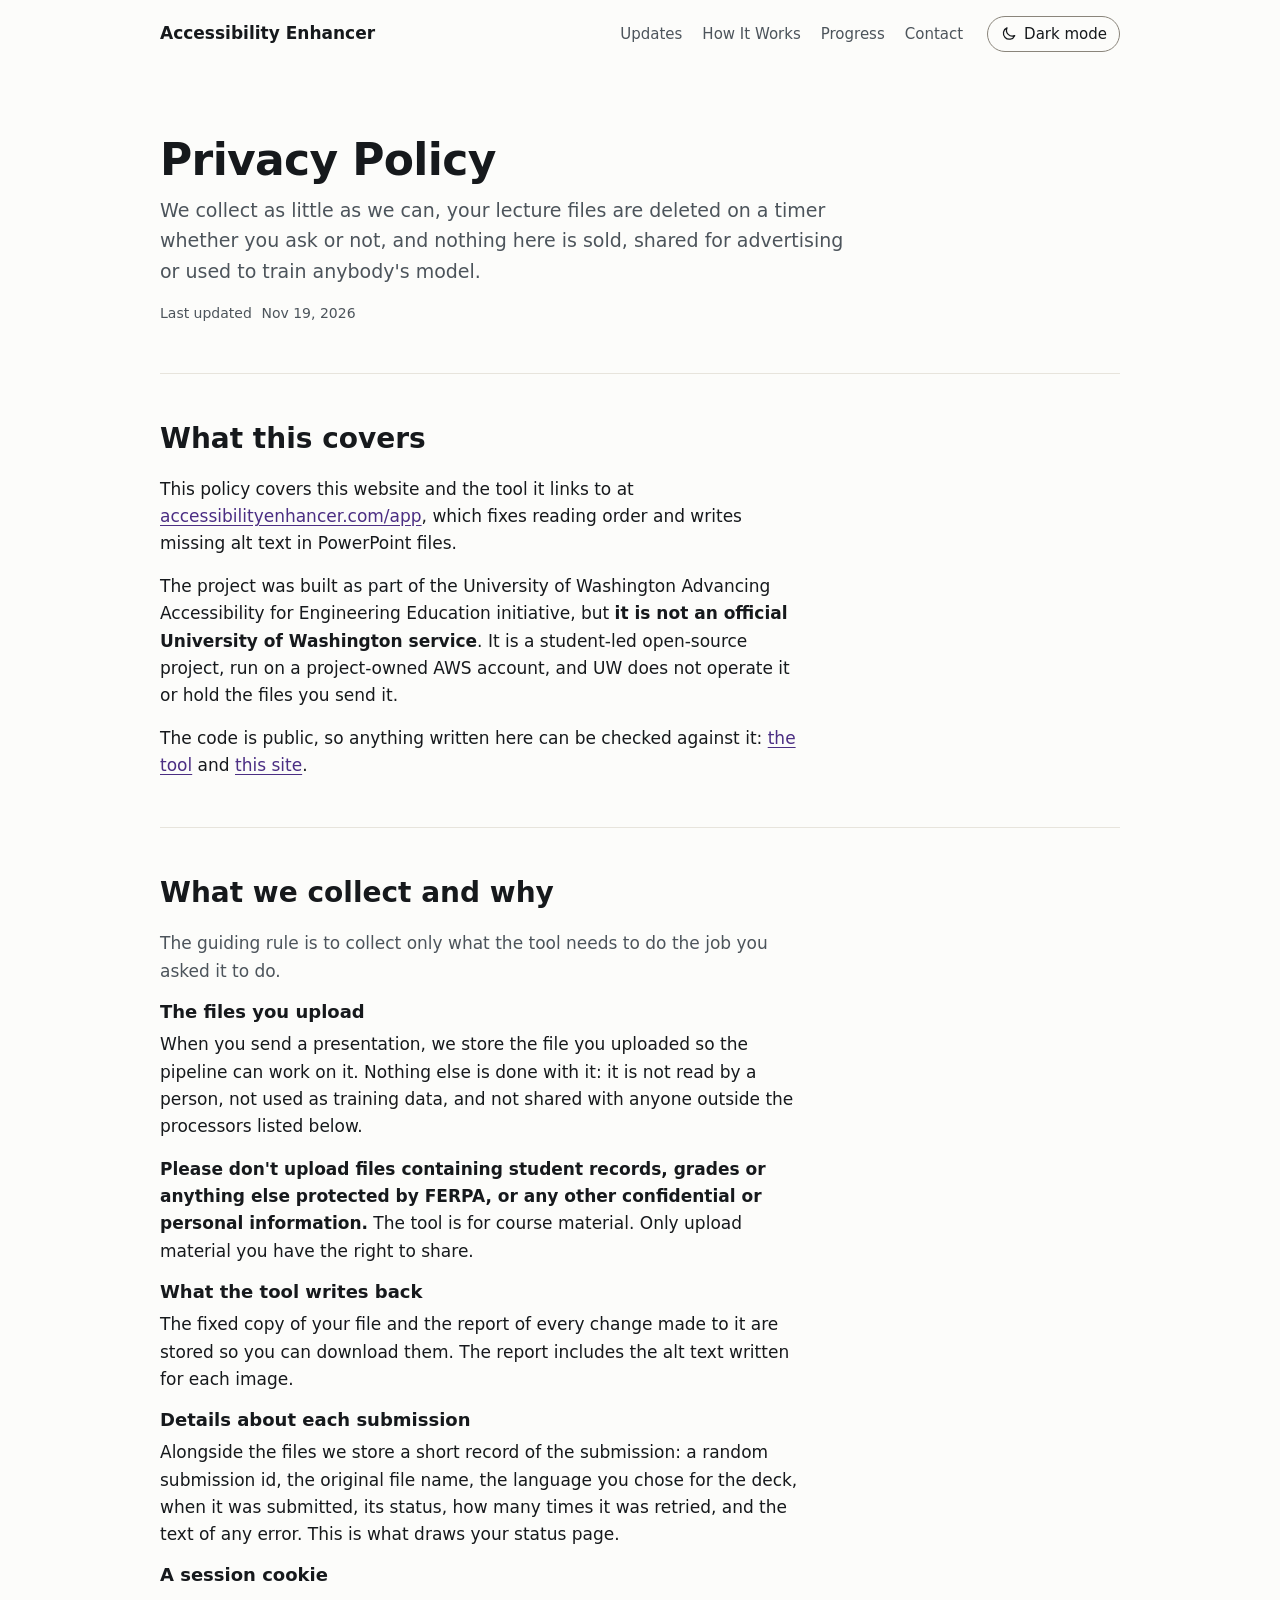
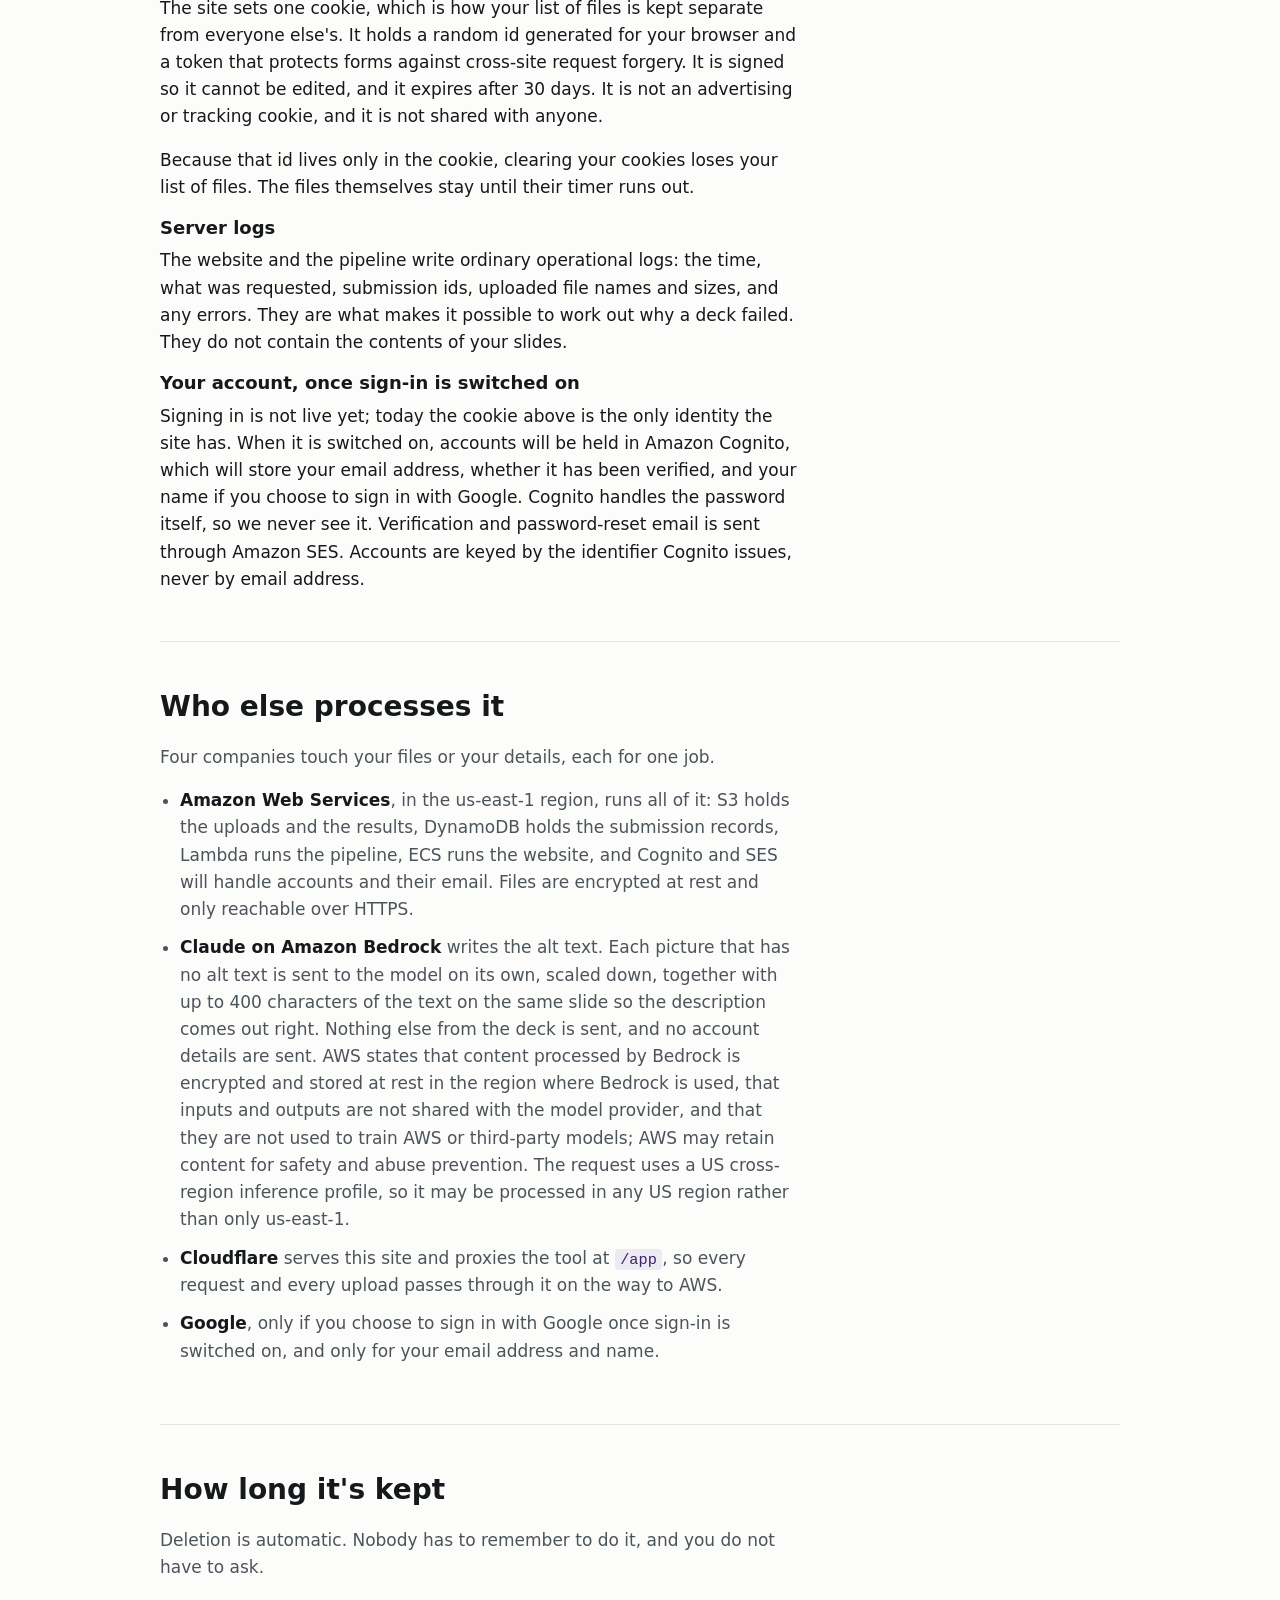
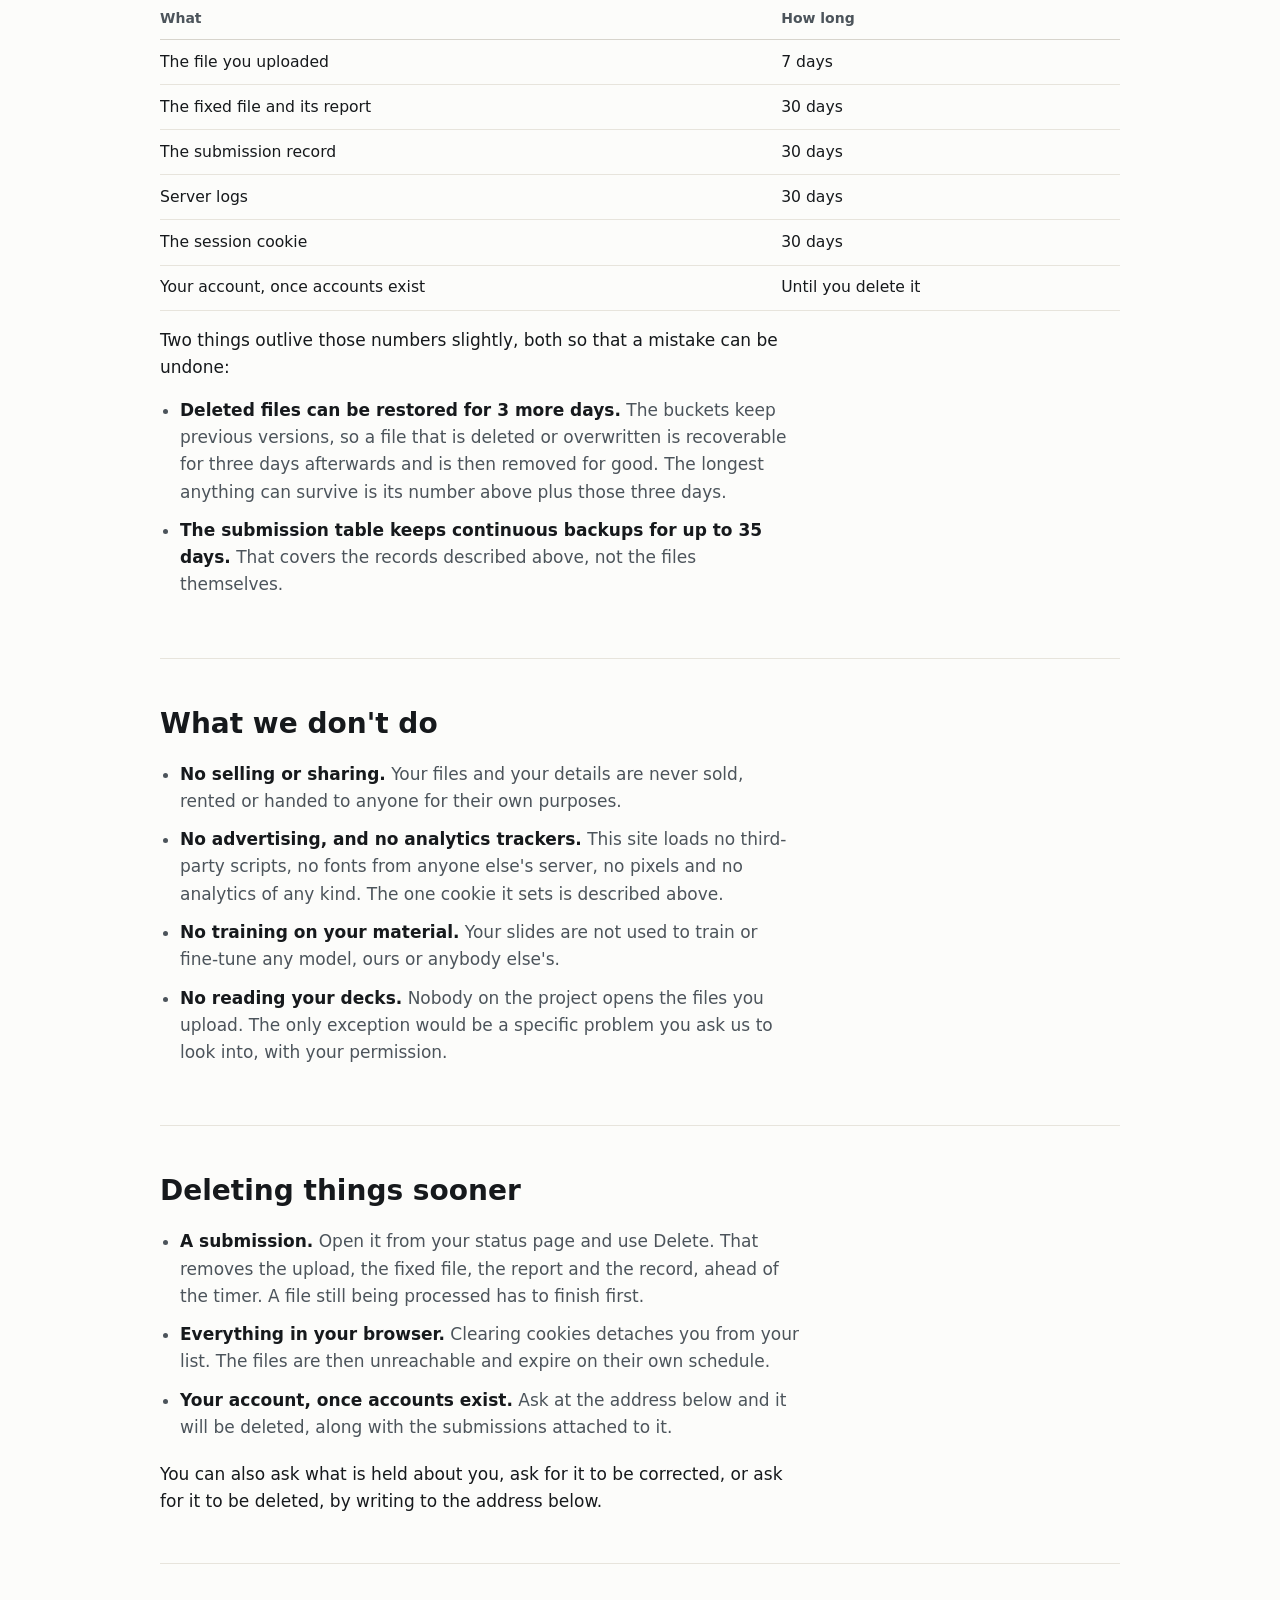
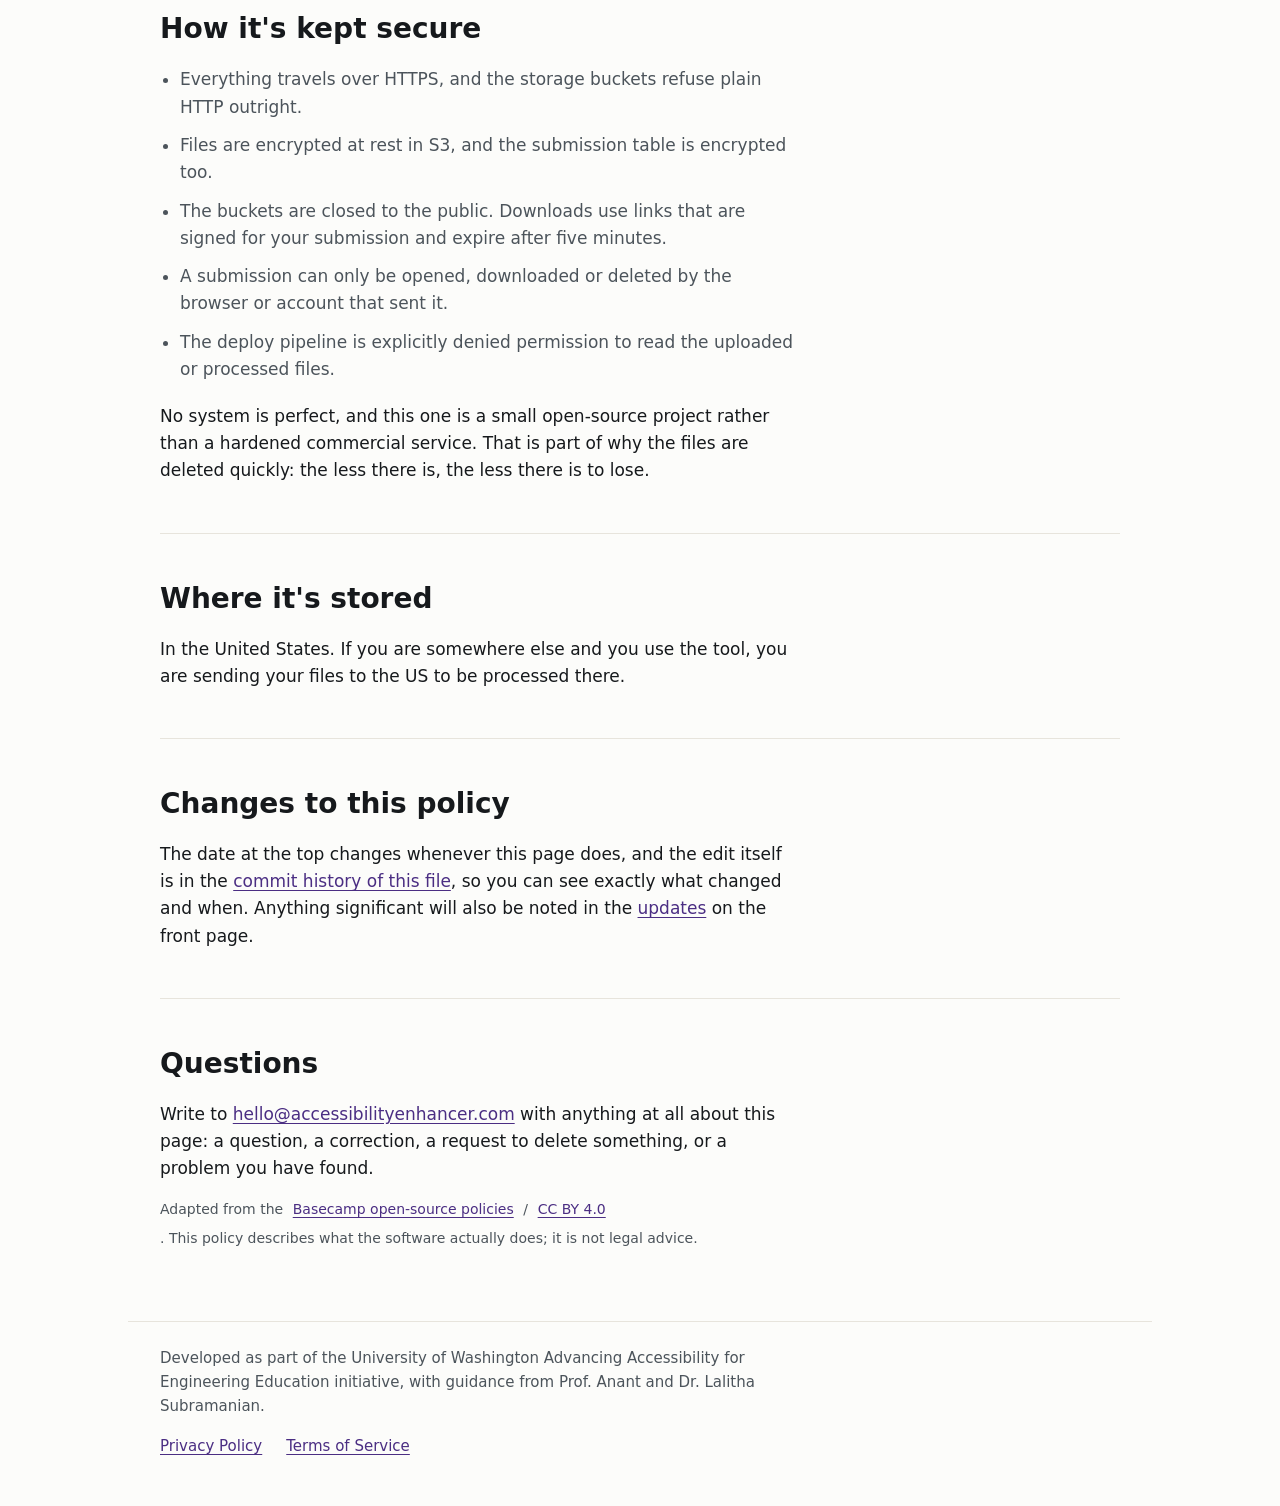
==== commit 1cef589c: "Add terms of service, and list both policies in the footer The other half of #142, and the last page" ====
--- a/privacy.html
+++ b/privacy.html
@@ -228,7 +228,10 @@
   <div class="wrap">
     <p>Developed as part of the University of Washington Advancing Accessibility for Engineering Education initiative,
       with guidance from Prof. Anant and Dr. Lalitha Subramanian.</p>
-    <p><a href="privacy.html" aria-current="page">Privacy Policy</a></p>
+    <ul class="links links-inline">
+      <li><a href="privacy.html" aria-current="page">Privacy Policy</a></li>
+      <li><a href="terms.html">Terms of Service</a></li>
+    </ul>
   </div>
 </footer>
 
